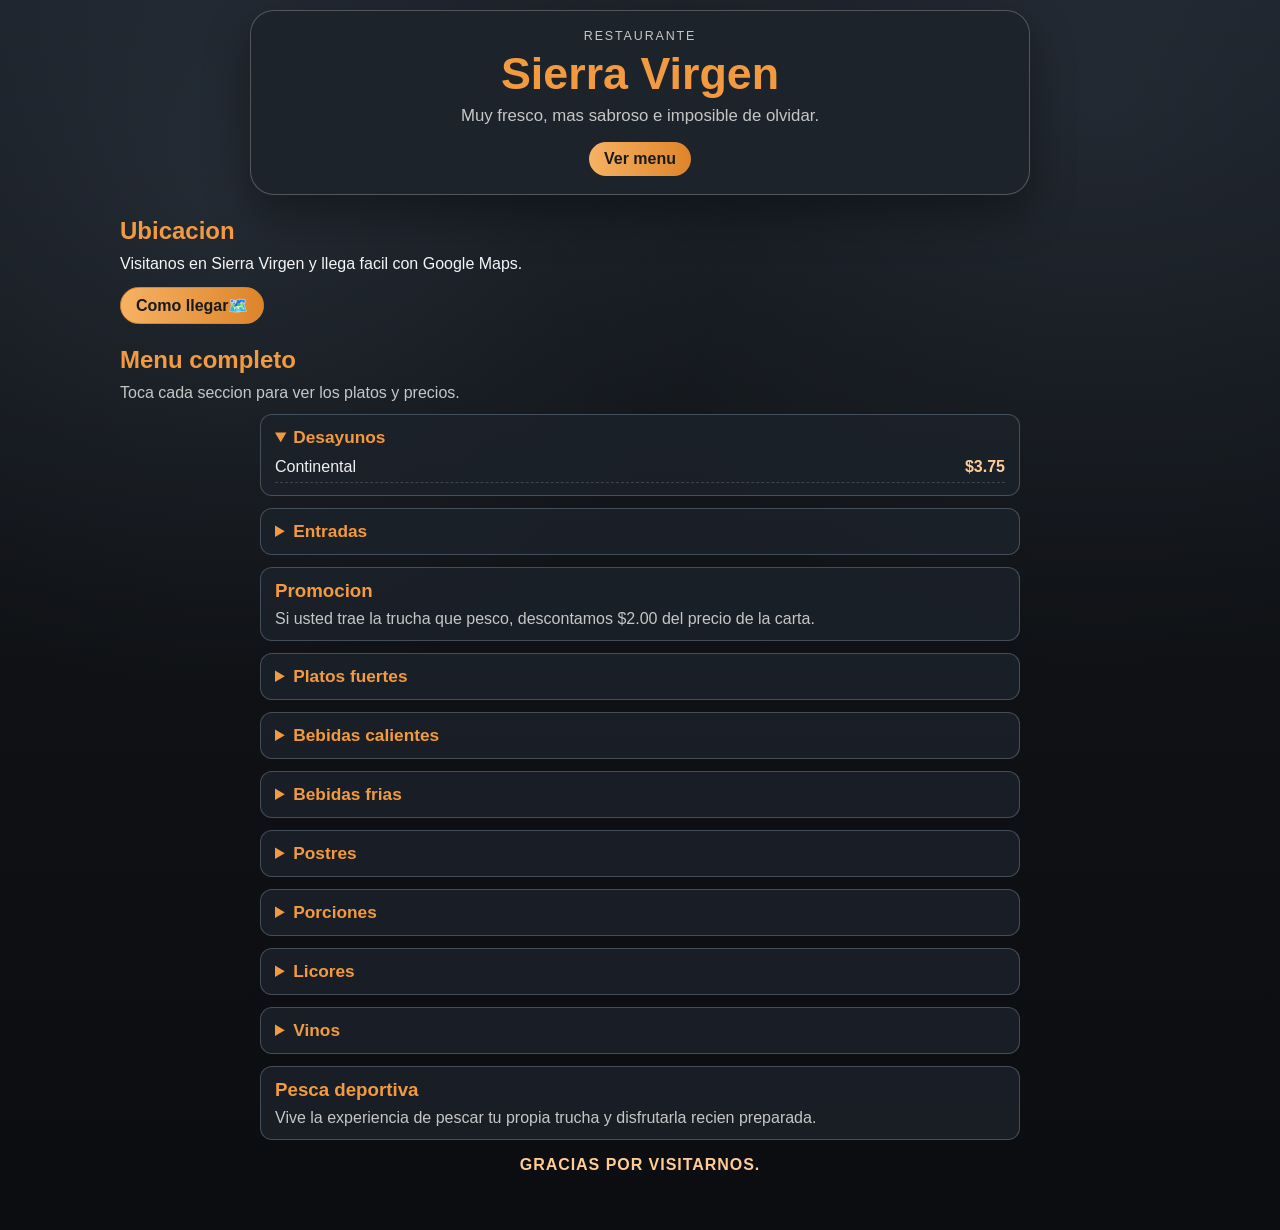
==== index.html @ 5bbb29b3 "Commit changes" ====
<!doctype html>
<html lang="es">
<head>
  <meta charset="UTF-8">
  <meta name="viewport" content="width=device-width, initial-scale=1.0">
  <title>Sierra Virgen | Menu Digital</title>
  <link rel="stylesheet" href="styles.css">
</head>
<body>
  <main class="page">
    <section class="hero">
      <div class="hero-copy">
        <p class="eyebrow">Restaurante</p>
        <h1>Sierra Virgen</h1>
        <p class="tagline">Muy fresco, mas sabroso e imposible de olvidar.</p>
        <div class="hero-actions">
          <a class="btn btn-primary" href="#menu">Ver menu</a>
        </div>
      </div>
    </section>

    <section class="location" id="ubicacion" aria-label="Ubicacion del restaurante">
      <h2>Ubicacion</h2>
      <p>Visitanos en Sierra Virgen y llega facil con Google Maps.</p>
      <a class="btn btn-ghost" href="https://maps.app.goo.gl/nBw2a1eak3SuN5ys7" target="_blank" rel="noopener noreferrer">Como llegar🗺️</a>
    </section>

    <section class="menu-section" id="menu" aria-label="Menu completo en vertical">
      <h2>Menu completo</h2>
      <p class="menu-intro">Toca cada seccion para ver los platos y precios.</p>

      <div class="menu-written" aria-label="Carta escrita de Sierra Virgen">
        <details open>
          <summary>Desayunos</summary>
          <ul>
            <li><span>Continental</span><strong>$3.75</strong></li>
          </ul>
        </details>

        <details>
          <summary>Entradas</summary>
          <ul>
            <li><span>Habas con mellocos</span><strong>$2.50</strong></li>
            <li><span>Choclos con queso</span><strong>$2.00</strong></li>
            <li><span>Empanadas de morocho</span><strong>$1.75</strong></li>
          </ul>
        </details>

        <section class="promo">
          <h3>Promocion</h3>
          <p>Si usted trae la trucha que pesco, descontamos $2.00 del precio de la carta.</p>
        </section>

        <details>
          <summary>Platos fuertes</summary>
          <ul>
            <li><span>Caldo de gallina criolla</span><strong>$6.90</strong></li>
            <li><span>Trucha en salsa Sierra Virgen</span><strong>$11.20</strong></li>
            <li><span>Trucha al ajillo</span><strong>$10.25</strong></li>
            <li><span>Trucha al carbon</span><strong>$11.00</strong></li>
            <li><span>Trucha en salsa de champinones</span><strong>$9.75</strong></li>
            <li><span>Trucha frita</span><strong>$7.20</strong></li>
            <li><span>Chicharron de trucha</span><strong>$9.20</strong></li>
            <li><span>Pollo a la plancha</span><strong>$6.50</strong></li>
            <li><span>Hamburguesa de trucha (Simple)</span><strong>$6.50</strong></li>
            <li><span>Hamburguesa de trucha (Doble)</span><strong>$9.00</strong></li>
            <li><span>Nugget de trucha</span><strong>$5.00</strong></li>
          </ul>
        </details>

        <details>
          <summary>Bebidas calientes</summary>
          <ul>
            <li><span>Cafe lojano (Taza)</span><strong>$1.75</strong></li>
            <li><span>Chocolate + porcion de queso (Taza)</span><strong>$2.50</strong></li>
            <li><span>Chocolate + porcion de queso (Jarra)</span><strong>$9.00</strong></li>
            <li><span>Agua de canela (Taza)</span><strong>$0.75</strong></li>
            <li><span>Agua de canela (Jarra)</span><strong>$2.50</strong></li>
            <li><span>Espiritu lojano con o sin alcohol (Taza)</span><strong>$2.25</strong></li>
            <li><span>Espiritu lojano con o sin alcohol (Jarra)</span><strong>$7.50</strong></li>
          </ul>
        </details>

        <details>
          <summary>Bebidas frias</summary>
          <ul>
            <li><span>Agua sin gas</span><strong>$1.00</strong></li>
            <li><span>Agua con gas</span><strong>$1.25</strong></li>
            <li><span>Gaseosa personal</span><strong>$1.00</strong></li>
            <li><span>Gaseosa de 1 LT</span><strong>$2.50</strong></li>
            <li><span>Gaseosa de 3 LTS</span><strong>$4.50</strong></li>
            <li><span>Te (botella)</span><strong>$1.50</strong></li>
            <li><span>Jarra jugos naturales 1 LT (mora, guanabana, mango, tomate)</span><strong>$6.50</strong></li>
            <li><span>Vaso jugos naturales 400 ML</span><strong>$3.00</strong></li>
            <li><span>Limonada natural (Jarra 1.5 LTS)</span><strong>$5.50</strong></li>
            <li><span>Limonada natural (Vaso 400 ML)</span><strong>$2.00</strong></li>
            <li><span>Limonada imperial (Jarra 1 LT)</span><strong>$6.00</strong></li>
            <li><span>Limonada imperial (Vaso 400 ML)</span><strong>$2.50</strong></li>
          </ul>
        </details>

        <details>
          <summary>Postres</summary>
          <ul>
            <li><span>Creme brulee</span><strong>$3.75</strong></li>
            <li><span>Higos con queso</span><strong>$2.50</strong></li>
            <li><span>Cheesecake (frutos de temporada)</span><strong>$3.00</strong></li>
          </ul>
        </details>

        <details>
          <summary>Porciones</summary>
          <ul>
            <li><span>Papas fritas</span><strong>$3.00</strong></li>
            <li><span>Papas criollas</span><strong>$3.00</strong></li>
            <li><span>Salsa Sierra Virgen</span><strong>$4.50</strong></li>
            <li><span>Salsa al ajillo</span><strong>$3.75</strong></li>
            <li><span>Salsa champinones</span><strong>$3.50</strong></li>
            <li><span>Ensalada</span><strong>$2.50</strong></li>
          </ul>
        </details>

        <details>
          <summary>Licores</summary>
          <ul>
            <li><span>Cerveza Club</span><strong>$3.75</strong></li>
            <li><span>Cerveza Pilsener</span><strong>$2.50</strong></li>
            <li><span>Cerveza Corona</span><strong>$3.00</strong></li>
          </ul>
        </details>

        <details>
          <summary>Vinos</summary>
          <ul>
            <li><span>Casillero del Diablo (Botella)</span><strong>$32.00</strong></li>
            <li><span>Casillero del Diablo (Copa)</span><strong>$6.00</strong></li>
            <li><span>Gato Negro (Botella)</span><strong>$23.00</strong></li>
            <li><span>Gato Negro (Copa)</span><strong>$4.00</strong></li>
            <li><span>Vino hervido (Copa)</span><strong>Precio no visible</strong></li>
          </ul>
        </details>

        <section class="promo">
          <h3>Pesca deportiva</h3>
          <p>Vive la experiencia de pescar tu propia trucha y disfrutarla recien preparada.</p>
        </section>

        <p class="thanks">Gracias por visitarnos.</p>
      </div>
    </section>
  </main>
</body>
</html>
---- styles.css ----
:root {
  --bg: #0f1114;
  --bg-soft: #171b21;
  --panel-dark: #1d232b;
  --card: #252d37;
  --card-line: #6f7e90;
  --text: #f0f0f0;
  --text-soft: #c6c6c6;
  --accent: #f29a3f;
  --accent-dark: #d67b1f;
  --shadow: 0 20px 44px rgba(0, 0, 0, 0.35);
}

* {
  box-sizing: border-box;
}

html {
  scroll-behavior: smooth;
}

body {
  margin: 0;
  font-family: "Trebuchet MS", "Segoe UI", sans-serif;
  color: var(--text);
  background:
    radial-gradient(circle at 18% 16%, rgba(126, 149, 175, 0.12), transparent 34%),
    radial-gradient(circle at 86% 8%, rgba(88, 104, 122, 0.15), transparent 36%),
    linear-gradient(180deg, #1a2028 0%, #0f1114 55%, #0b0d10 100%);
  min-height: 100vh;
}

.topbar {
  width: min(1040px, 92vw);
  margin: 0 auto;
  padding: 20px 0 8px;
  display: flex;
  justify-content: space-between;
  align-items: center;
}

.brand {
  margin: 0;
  font-weight: 700;
  letter-spacing: 0.06em;
  text-transform: uppercase;
}

.top-link {
  color: var(--text);
  text-decoration: none;
  border: 1px solid var(--card-line);
  border-radius: 999px;
  padding: 8px 14px;
}

.page {
  width: min(1040px, 92vw);
  margin: 0 auto;
  padding: 10px 0 56px;
}

.hero {
  display: block;
  gap: 16px;
  background: var(--panel-dark);
  border: 1px solid rgba(150, 150, 150, 0.45);
  border-radius: 24px;
  padding: 18px;
  box-shadow: var(--shadow);
  max-width: 780px;
  margin: 0 auto;
  text-align: center;
}

.eyebrow {
  margin: 0;
  color: var(--text-soft);
  text-transform: uppercase;
  letter-spacing: 0.15em;
  font-size: 0.78rem;
}

.hero h1 {
  margin: 8px 0 10px;
  font-size: clamp(1.8rem, 4vw, 2.8rem);
  line-height: 1;
  color: var(--accent);
}

.tagline {
  margin: 0;
  font-size: clamp(0.95rem, 1.8vw, 1.05rem);
  color: var(--text-soft);
}

.hero-actions {
  margin-top: 16px;
  display: flex;
  gap: 12px;
  flex-wrap: wrap;
  justify-content: center;
}

.btn {
  text-decoration: none;
  border-radius: 999px;
  padding: 8px 15px;
  font-weight: 700;
}

.btn-primary {
  color: #1a1a1a;
  background: linear-gradient(90deg, #f6b263, #de842a);
}

.btn-ghost {
  color: #1a1a1a;
  border: 1px solid #de842a;
  background: linear-gradient(90deg, #f6b263, #de842a);
}

.location,
.menu-section {
  margin-top: 22px;
  background: transparent;
  border: 0;
  border-radius: 0;
  padding: 0;
  box-shadow: none;
}

.location h2,
.menu-section h2 {
  margin: 0 0 10px;
  color: var(--accent);
}

.location p {
  margin: 0;
  color: #f5f5f5;
}

.location .btn {
  display: inline-block;
  margin-top: 14px;
}

.map-link {
  display: inline-block;
  margin-top: 14px;
  color: #fff4e5;
  text-decoration: none;
  border-bottom: 1px solid rgba(255, 255, 255, 0.6);
}

.menu-stack {
  border-radius: 16px;
  overflow: hidden;
  max-width: 576px;
  margin: 8px auto 0;
  border: 1px solid rgba(150, 150, 150, 0.5);
  box-shadow: 0 16px 30px rgba(0, 0, 0, 0.35);
}

.menu-image {
  display: block;
  width: 100%;
  height: auto;
}

.menu-intro {
  margin: 0 0 12px;
  color: var(--text-soft);
}

.menu-written {
  max-width: 760px;
  margin: 0 auto;
  display: grid;
  gap: 12px;
}

.menu-written details,
.promo {
  background: rgba(29, 35, 43, 0.82);
  border: 1px solid rgba(111, 126, 144, 0.5);
  border-radius: 12px;
  padding: 12px 14px;
}

.menu-written summary {
  cursor: pointer;
  color: var(--accent);
  font-weight: 700;
  font-size: 1.08rem;
}

.menu-written ul {
  list-style: none;
  margin: 10px 0 0;
  padding: 0;
  display: grid;
  gap: 8px;
}

.menu-written li {
  display: flex;
  justify-content: space-between;
  gap: 10px;
  border-bottom: 1px dashed rgba(111, 126, 144, 0.4);
  padding-bottom: 6px;
}

.menu-written li span {
  color: var(--text);
}

.menu-written li strong {
  color: #ffcc95;
  white-space: nowrap;
}

.promo h3 {
  margin: 0 0 8px;
  color: var(--accent);
}

.promo p {
  margin: 0;
  color: var(--text-soft);
}

.thanks {
  margin: 4px 0 0;
  text-align: center;
  color: #ffcc95;
  font-weight: 700;
  text-transform: uppercase;
  letter-spacing: 0.06em;
}

.missing-images {
  margin: 0;
  padding: 18px;
  text-align: center;
}

@media (max-width: 860px) {
  .hero {
    max-width: 100%;
  }
}
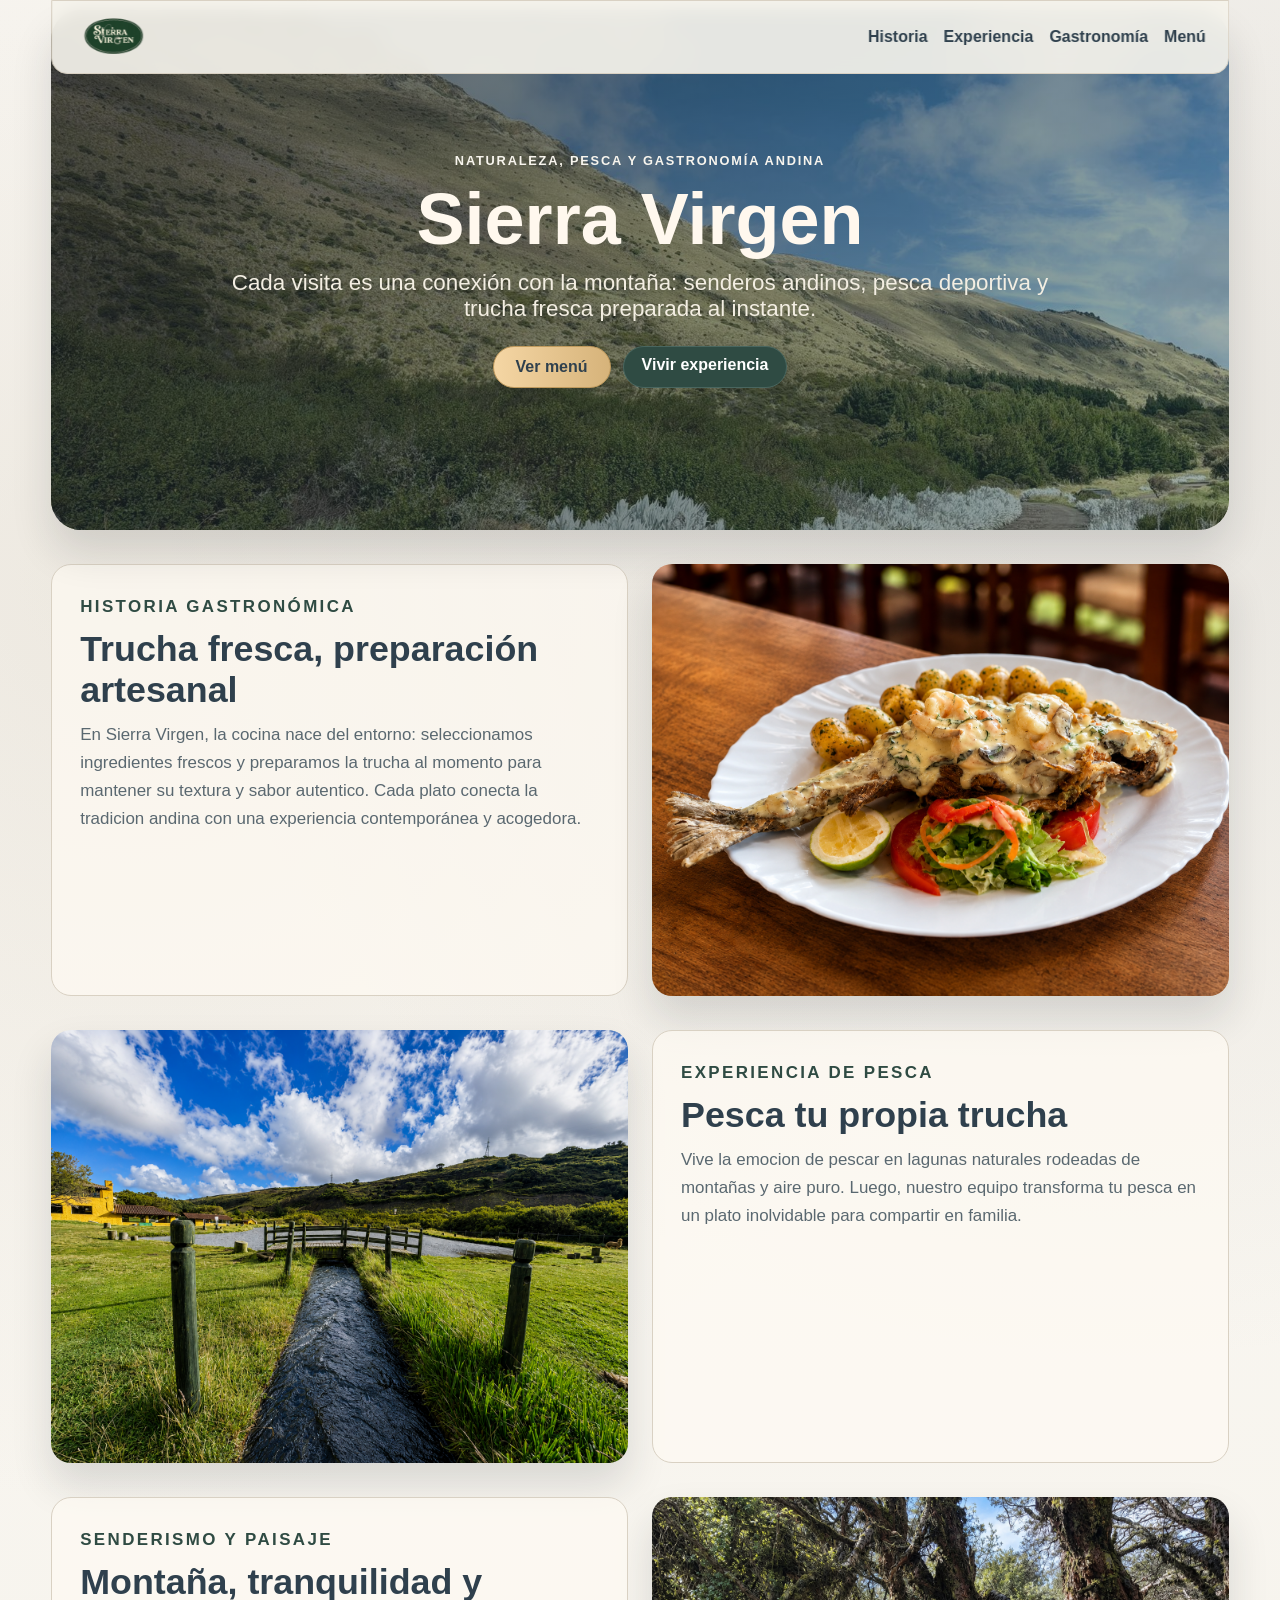
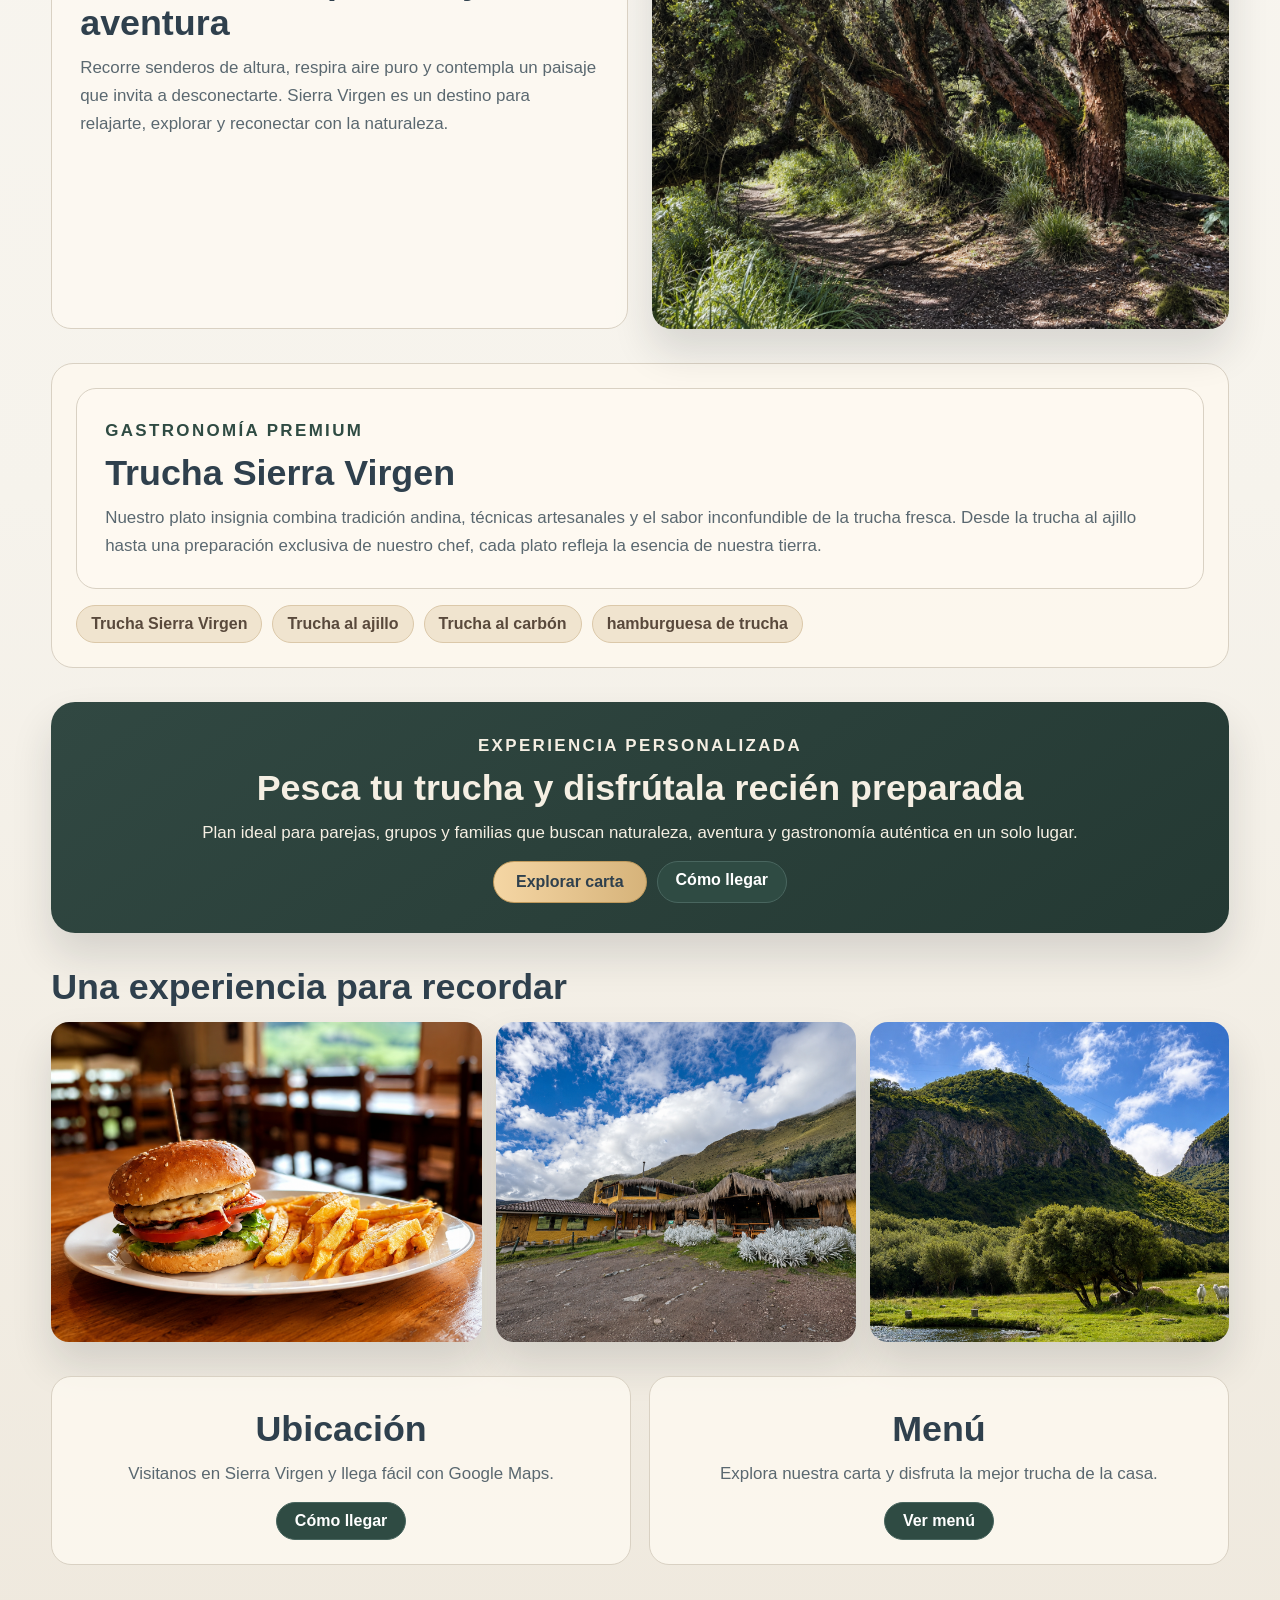
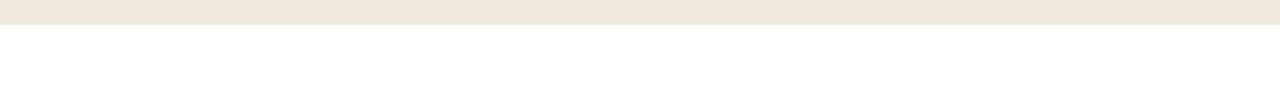
==== commit b4c7a0ac: "Add files via upload" ====
--- a/index.html
+++ b/index.html
@@ -3,151 +3,124 @@
 <head>
   <meta charset="UTF-8">
   <meta name="viewport" content="width=device-width, initial-scale=1.0">
-  <title>Sierra Virgen | Menu Digital</title>
+  <title>Sierra Virgen | Experiencia Andina</title>
   <link rel="stylesheet" href="styles.css">
 </head>
 <body>
-  <main class="page">
-    <section class="hero">
-      <div class="hero-copy">
-        <p class="eyebrow">Restaurante</p>
+  <header class="topbar">
+    <img class="brand-logo" src="Logo1.png" alt="Sierra Virgen" loading="eager">
+    <nav class="topnav" aria-label="Navegacion principal">
+      <a href="#historia">Historia</a>
+      <a href="#experiencia">Experiencia</a>
+      <a href="#gastronomia">Gastronomía</a>
+      <a href="menu.html">Menú</a>
+    </nav>
+  </header>
+
+  <main class="page premium">
+    <section class="hero hero-premium">
+      <img class="hero-bg" src="fondoTitulos.png" alt="" loading="eager">
+      <div class="hero-overlay"></div>
+      <div class="hero-content">
+        <p class="eyebrow">Naturaleza, pesca y gastronomía andina</p>
         <h1>Sierra Virgen</h1>
-        <p class="tagline">Muy fresco, mas sabroso e imposible de olvidar.</p>
+        <p class="tagline">Cada visita es una conexión con la montaña: senderos andinos, pesca deportiva y trucha fresca preparada al instante.</p>
         <div class="hero-actions">
-          <a class="btn btn-primary" href="#menu">Ver menu</a>
+          <a class="btn btn-primary" href="menu.html">Ver menú</a>
+          <a class="btn btn-ghost" href="#experiencia">Vivir experiencia</a>
         </div>
       </div>
     </section>
 
-    <section class="location" id="ubicacion" aria-label="Ubicacion del restaurante">
-      <h2>Ubicacion</h2>
-      <p>Visitanos en Sierra Virgen y llega facil con Google Maps.</p>
-      <a class="btn btn-ghost" href="https://maps.app.goo.gl/nBw2a1eak3SuN5ys7" target="_blank" rel="noopener noreferrer">Como llegar🗺️</a>
+    <section class="story-grid" id="historia" aria-label="Historia gastronomica">
+      <article class="text-card">
+        <p class="eyebrow">Historia gastronómica</p>
+        <h2>Trucha fresca, preparación artesanal</h2>
+        <p>En Sierra Virgen, la cocina nace del entorno: seleccionamos ingredientes frescos y preparamos la trucha al momento para mantener su textura y sabor autentico. Cada plato conecta la tradicion andina con una experiencia contemporánea y acogedora.</p>
+      </article>
+      <img class="section-photo" src="TruchaSierraVirgen.png" alt="Preparacion artesanal " loading="lazy">
     </section>
 
-    <section class="menu-section" id="menu" aria-label="Menu completo en vertical">
-      <h2>Menu completo</h2>
-      <p class="menu-intro">Toca cada seccion para ver los platos y precios.</p>
+    <section class="split" id="experiencia" aria-label="Experiencia de pesca deportiva">
+      <img class="section-photo" src="laguna 1.png" alt="Pesca deportiva" loading="lazy">
+      <article class="text-card">
+        <p class="eyebrow">Experiencia de pesca</p>
+        <h2>Pesca tu propia trucha</h2>
+        <p>Vive la emocion de pescar en lagunas naturales rodeadas de montañas y aire puro. Luego, nuestro equipo transforma tu pesca en un plato inolvidable para compartir en familia.</p>
+      </article>
+    </section>
 
-      <div class="menu-written" aria-label="Carta escrita de Sierra Virgen">
-        <details open>
-          <summary>Desayunos</summary>
-          <ul>
-            <li><span>Continental</span><strong>$3.75</strong></li>
-          </ul>
-        </details>
+    <section class="split reverse" aria-label="Senderismo y paisaje andino">
+      <img class="section-photo" src="Sendero.png" alt="Senderos y paisajes andinos" loading="lazy">
+      <article class="text-card">
+        <p class="eyebrow">Senderismo y paisaje</p>
+        <h2>Montaña, tranquilidad y aventura</h2>
+        <p>Recorre senderos de altura, respira aire puro y contempla un paisaje que invita a desconectarte. Sierra Virgen es un destino para relajarte, explorar y reconectar con la naturaleza.</p>
+      </article>
+    </section>
 
-        <details>
-          <summary>Entradas</summary>
-          <ul>
-            <li><span>Habas con mellocos</span><strong>$2.50</strong></li>
-            <li><span>Choclos con queso</span><strong>$2.00</strong></li>
-            <li><span>Empanadas de morocho</span><strong>$1.75</strong></li>
-          </ul>
-        </details>
-
-        <section class="promo">
-          <h3>Promocion</h3>
-          <p>Si usted trae la trucha que pesco, descontamos $2.00 del precio de la carta.</p>
-        </section>
-
-        <details>
-          <summary>Platos fuertes</summary>
-          <ul>
-            <li><span>Caldo de gallina criolla</span><strong>$6.90</strong></li>
-            <li><span>Trucha en salsa Sierra Virgen</span><strong>$11.20</strong></li>
-            <li><span>Trucha al ajillo</span><strong>$10.25</strong></li>
-            <li><span>Trucha al carbon</span><strong>$11.00</strong></li>
-            <li><span>Trucha en salsa de champinones</span><strong>$9.75</strong></li>
-            <li><span>Trucha frita</span><strong>$7.20</strong></li>
-            <li><span>Chicharron de trucha</span><strong>$9.20</strong></li>
-            <li><span>Pollo a la plancha</span><strong>$6.50</strong></li>
-            <li><span>Hamburguesa de trucha (Simple)</span><strong>$6.50</strong></li>
-            <li><span>Hamburguesa de trucha (Doble)</span><strong>$9.00</strong></li>
-            <li><span>Nugget de trucha</span><strong>$5.00</strong></li>
-          </ul>
-        </details>
-
-        <details>
-          <summary>Bebidas calientes</summary>
-          <ul>
-            <li><span>Cafe lojano (Taza)</span><strong>$1.75</strong></li>
-            <li><span>Chocolate + porcion de queso (Taza)</span><strong>$2.50</strong></li>
-            <li><span>Chocolate + porcion de queso (Jarra)</span><strong>$9.00</strong></li>
-            <li><span>Agua de canela (Taza)</span><strong>$0.75</strong></li>
-            <li><span>Agua de canela (Jarra)</span><strong>$2.50</strong></li>
-            <li><span>Espiritu lojano con o sin alcohol (Taza)</span><strong>$2.25</strong></li>
-            <li><span>Espiritu lojano con o sin alcohol (Jarra)</span><strong>$7.50</strong></li>
-          </ul>
-        </details>
-
-        <details>
-          <summary>Bebidas frias</summary>
-          <ul>
-            <li><span>Agua sin gas</span><strong>$1.00</strong></li>
-            <li><span>Agua con gas</span><strong>$1.25</strong></li>
-            <li><span>Gaseosa personal</span><strong>$1.00</strong></li>
-            <li><span>Gaseosa de 1 LT</span><strong>$2.50</strong></li>
-            <li><span>Gaseosa de 3 LTS</span><strong>$4.50</strong></li>
-            <li><span>Te (botella)</span><strong>$1.50</strong></li>
-            <li><span>Jarra jugos naturales 1 LT (mora, guanabana, mango, tomate)</span><strong>$6.50</strong></li>
-            <li><span>Vaso jugos naturales 400 ML</span><strong>$3.00</strong></li>
-            <li><span>Limonada natural (Jarra 1.5 LTS)</span><strong>$5.50</strong></li>
-            <li><span>Limonada natural (Vaso 400 ML)</span><strong>$2.00</strong></li>
-            <li><span>Limonada imperial (Jarra 1 LT)</span><strong>$6.00</strong></li>
-            <li><span>Limonada imperial (Vaso 400 ML)</span><strong>$2.50</strong></li>
-          </ul>
-        </details>
-
-        <details>
-          <summary>Postres</summary>
-          <ul>
-            <li><span>Creme brulee</span><strong>$3.75</strong></li>
-            <li><span>Higos con queso</span><strong>$2.50</strong></li>
-            <li><span>Cheesecake (frutos de temporada)</span><strong>$3.00</strong></li>
-          </ul>
-        </details>
-
-        <details>
-          <summary>Porciones</summary>
-          <ul>
-            <li><span>Papas fritas</span><strong>$3.00</strong></li>
-            <li><span>Papas criollas</span><strong>$3.00</strong></li>
-            <li><span>Salsa Sierra Virgen</span><strong>$4.50</strong></li>
-            <li><span>Salsa al ajillo</span><strong>$3.75</strong></li>
-            <li><span>Salsa champinones</span><strong>$3.50</strong></li>
-            <li><span>Ensalada</span><strong>$2.50</strong></li>
-          </ul>
-        </details>
-
-        <details>
-          <summary>Licores</summary>
-          <ul>
-            <li><span>Cerveza Club</span><strong>$3.75</strong></li>
-            <li><span>Cerveza Pilsener</span><strong>$2.50</strong></li>
-            <li><span>Cerveza Corona</span><strong>$3.00</strong></li>
-          </ul>
-        </details>
-
-        <details>
-          <summary>Vinos</summary>
-          <ul>
-            <li><span>Casillero del Diablo (Botella)</span><strong>$32.00</strong></li>
-            <li><span>Casillero del Diablo (Copa)</span><strong>$6.00</strong></li>
-            <li><span>Gato Negro (Botella)</span><strong>$23.00</strong></li>
-            <li><span>Gato Negro (Copa)</span><strong>$4.00</strong></li>
-            <li><span>Vino hervido (Copa)</span><strong>Precio no visible</strong></li>
-          </ul>
-        </details>
-
-        <section class="promo">
-          <h3>Pesca deportiva</h3>
-          <p>Vive la experiencia de pescar tu propia trucha y disfrutarla recien preparada.</p>
-        </section>
-
-        <p class="thanks">Gracias por visitarnos.</p>
+    <section class="gastronomy" id="gastronomia" aria-label="Gastronomia premium">
+      <article class="text-card wide">
+        <p class="eyebrow">Gastronomía premium</p>
+        <h2>Trucha Sierra Virgen</h2>
+        <p>Nuestro plato insignia combina tradición andina, técnicas artesanales y el sabor inconfundible de la trucha fresca. Desde la trucha al ajillo hasta una preparación exclusiva de nuestro chef, cada plato refleja la esencia de nuestra tierra.</p>
+      </article>
+      <div class="dish-list">
+        <article class="dish-pill">Trucha Sierra Virgen</article>
+        <article class="dish-pill">Trucha al ajillo</article>
+        <article class="dish-pill">Trucha al carbón</article>
+        <article class="dish-pill">hamburguesa de trucha</article>
       </div>
     </section>
+
+    <section class="cta-experience" aria-label="Experiencia personalizada">
+      <p class="eyebrow">Experiencia personalizada</p>
+      <h2>Pesca tu trucha y disfrútala recién preparada</h2>
+      <p>Plan ideal para parejas, grupos y familias que buscan naturaleza, aventura y gastronomía auténtica en un solo lugar.</p>
+      <div class="location-actions">
+        <a class="btn btn-primary" href="menu.html">Explorar carta</a>
+        <a class="btn btn-ghost" href="https://maps.app.goo.gl/nBw2a1eak3SuN5ys7" target="_blank" rel="noopener noreferrer">Cómo llegar</a>
+      </div>
+    </section>
+
+    <section class="editorial" aria-label="Galeria visual editorial">
+      <h2>Una experiencia para recordar</h2>
+      <div class="editorial-grid">
+        <img src="Hamburguesa 1.png" alt="Plato de trucha en montaje editorial" loading="lazy">
+        <img src="restaurante 2.png" alt="Lago y montanas en entorno andino" loading="lazy">
+        <img src="ArbolPesca 3.png" alt="Familia disfrutando experiencia Sierra Virgen" loading="lazy">
+      </div>
+    </section>
+
+    <section class="info-grid" aria-label="Accesos rapidos">
+      <section class="location" id="ubicacion" aria-label="Ubicacion del restaurante">
+        <h2>Ubicación</h2>
+        <p>Visitanos en Sierra Virgen y llega fácil con Google Maps.</p>
+        <div class="location-actions">
+          <a class="btn btn-ghost" href="https://maps.app.goo.gl/nBw2a1eak3SuN5ys7" target="_blank" rel="noopener noreferrer">Cómo llegar</a>
+        </div>
+      </section>
+
+      <section class="location" aria-label="Acceso al menu digital">
+        <h2>Menú</h2>
+        <p>Explora nuestra carta y disfruta la mejor trucha de la casa.</p>
+        <div class="location-actions">
+          <a class="btn btn-ghost" href="menu.html">Ver menú</a>
+        </div>
+      </section>
+    </section>
+
   </main>
+
+<script>
+  const topbar = document.querySelector('.topbar');
+  const hero = document.querySelector('.hero');
+  if (topbar && hero) {
+    const observer = new IntersectionObserver(([entry]) => {
+      topbar.classList.toggle('fixed', !entry.isIntersecting);
+    }, { rootMargin: '-60px 0px 0px' });
+    observer.observe(hero);
+  }
+</script>
 </body>
 </html>
--- a/styles.css
+++ b/styles.css
@@ -1,101 +1,133 @@
 :root {
-  --bg: #0f1114;
-  --bg-soft: #171b21;
-  --panel-dark: #1d232b;
-  --card: #252d37;
-  --card-line: #6f7e90;
-  --text: #f0f0f0;
-  --text-soft: #c6c6c6;
-  --accent: #f29a3f;
-  --accent-dark: #d67b1f;
-  --shadow: 0 20px 44px rgba(0, 0, 0, 0.35);
+  --bg: #f6f3ec;
+  --ink: #2f404d;
+  --ink-soft: #5a6870;
+  --panel: #f3eee4;
+  --forest: #2f4b43;
+  --wood: #9f998f;
+  --line: #d9d1c3;
+  --accent: #b78244;
+  --shadow: 0 22px 40px rgba(30, 35, 40, 0.14);
 }
 
 * {
   box-sizing: border-box;
 }
 
-html {
-  scroll-behavior: smooth;
-}
-
 body {
   margin: 0;
-  font-family: "Trebuchet MS", "Segoe UI", sans-serif;
-  color: var(--text);
+  font-family: "Segoe UI", "Trebuchet MS", sans-serif;
+  color: var(--ink);
   background:
-    radial-gradient(circle at 18% 16%, rgba(126, 149, 175, 0.12), transparent 34%),
-    radial-gradient(circle at 86% 8%, rgba(88, 104, 122, 0.15), transparent 36%),
-    linear-gradient(180deg, #1a2028 0%, #0f1114 55%, #0b0d10 100%);
-  min-height: 100vh;
+    radial-gradient(circle at 10% 18%, rgba(210, 201, 185, 0.32), transparent 32%),
+    radial-gradient(circle at 88% 12%, rgba(159, 153, 143, 0.22), transparent 32%),
+    linear-gradient(180deg, #fbf9f5 0%, var(--bg) 65%, #efe9de 100%);
 }
 
 .topbar {
-  width: min(1040px, 92vw);
+  width: min(1180px, 92vw);
   margin: 0 auto;
-  padding: 20px 0 8px;
+  padding: 18px 0 8px;
   display: flex;
   justify-content: space-between;
   align-items: center;
 }
 
-.brand {
-  margin: 0;
-  font-weight: 700;
-  letter-spacing: 0.06em;
+.brand-logo {
+  height: 52px;
+  width: auto;
+  display: block;
+}
+
+.topbar.fixed {
+  position: fixed;
+  top: 0;
+  left: 50%;
+  transform: translateX(-50%);
+  z-index: 100;
+  padding: 10px 22px;
+  margin: 0 auto;
+  background: rgba(246, 243, 236, 0.92);
+  border: 1px solid var(--line);
+  border-radius: 0 0 16px 16px;
+  backdrop-filter: blur(8px);
+  width: min(1180px, 92vw);
+}
+
+.topnav {
+  display: flex;
+  gap: 16px;
+}
+
+.topnav a {
+  color: var(--ink);
+  text-decoration: none;
+  font-weight: 600;
+}
+
+.page {
+  width: min(1180px, 92vw);
+  margin: 0 auto;
+  padding: 10px 0 60px;
+}
+
+.hero {
+  position: relative;
+  border-radius: 30px;
+  overflow: hidden;
+  min-height: 520px;
+  box-shadow: var(--shadow);
+}
+
+.hero-bg {
+  position: absolute;
+  inset: 0;
+  width: 100%;
+  height: 100%;
+  object-fit: cover;
+  display: block;
+}
+
+.hero-overlay {
+  position: absolute;
+  inset: 0;
+  background: linear-gradient(110deg, rgba(24, 31, 36, 0.74), rgba(47, 75, 67, 0.44));
+}
+
+.hero-content {
+  position: absolute;
+  inset: 0;
+  display: grid;
+  align-content: center;
+  justify-items: center;
+  padding: 30px;
+  text-align: center;
+}
+
+.eyebrow {
+  margin: 0;
+  color: #f8f5ee;
   text-transform: uppercase;
-}
-
-.top-link {
-  color: var(--text);
-  text-decoration: none;
-  border: 1px solid var(--card-line);
-  border-radius: 999px;
-  padding: 8px 14px;
-}
-
-.page {
-  width: min(1040px, 92vw);
-  margin: 0 auto;
-  padding: 10px 0 56px;
-}
-
-.hero {
-  display: block;
-  gap: 16px;
-  background: var(--panel-dark);
-  border: 1px solid rgba(150, 150, 150, 0.45);
-  border-radius: 24px;
-  padding: 18px;
-  box-shadow: var(--shadow);
-  max-width: 780px;
-  margin: 0 auto;
-  text-align: center;
-}
-
-.eyebrow {
-  margin: 0;
-  color: var(--text-soft);
-  text-transform: uppercase;
-  letter-spacing: 0.15em;
-  font-size: 0.78rem;
+  letter-spacing: 0.14em;
+  font-size: 0.8rem;
+  font-weight: 700;
 }
 
 .hero h1 {
-  margin: 8px 0 10px;
-  font-size: clamp(1.8rem, 4vw, 2.8rem);
-  line-height: 1;
-  color: var(--accent);
+  margin: 10px 0;
+  font-size: clamp(2.2rem, 7vw, 4.5rem);
+  color: #fff8ee;
 }
 
 .tagline {
   margin: 0;
-  font-size: clamp(0.95rem, 1.8vw, 1.05rem);
-  color: var(--text-soft);
+  max-width: 820px;
+  font-size: clamp(1.05rem, 2.4vw, 1.4rem);
+  color: #f3eee2;
 }
 
 .hero-actions {
-  margin-top: 16px;
+  margin-top: 24px;
   display: flex;
   gap: 12px;
   flex-wrap: wrap;
@@ -103,26 +135,171 @@
 }
 
 .btn {
+  display: inline-block;
+  padding: 11px 22px;
+  border-radius: 999px;
   text-decoration: none;
+  font-weight: 700;
+}
+
+.btn-primary {
+  color: #2f404d;
+  background: linear-gradient(90deg, #f5d6a4, #d6b37a);
+  border: 1px solid #c09a5d;
+}
+
+.btn-ghost {
+  color: #fff;
+  background: var(--forest);
+  border: 1px solid #49665f;
+  padding: 9px 18px;
+}
+
+.story-grid,
+.split,
+.gastronomy,
+.cta-experience,
+.editorial,
+.info-grid {
+  margin-top: 34px;
+}
+
+.story-grid,
+.split {
+  display: grid;
+  grid-template-columns: repeat(2, minmax(0, 1fr));
+  gap: 24px;
+  align-items: stretch;
+}
+
+.split.reverse {
+  direction: rtl;
+}
+
+.split.reverse > * {
+  direction: ltr;
+}
+
+.section-photo {
+  width: 100%;
+  height: 100%;
+  min-height: 350px;
+  object-fit: cover;
+  border-radius: 20px;
+  box-shadow: var(--shadow);
+  background: #c9c0b4;
+}
+
+.text-card {
+  background: rgba(255, 251, 243, 0.68);
+  border: 1px solid var(--line);
+  border-radius: 20px;
+  padding: 28px;
+}
+
+.text-card .eyebrow,
+.cta-experience .eyebrow {
+  color: var(--forest);
+}
+
+.text-card h2,
+.gastronomy h2,
+.cta-experience h2,
+.editorial h2,
+.location h2 {
+  margin: 8px 0 10px;
+  font-size: clamp(1.55rem, 2.8vw, 2.35rem);
+  color: var(--ink);
+}
+
+.text-card p,
+.gastronomy p,
+.cta-experience p,
+.location p {
+  margin: 0;
+  font-size: 1.06rem;
+  line-height: 1.65;
+  color: var(--ink-soft);
+}
+
+.gastronomy {
+  background: rgba(255, 250, 240, 0.7);
+  border: 1px solid var(--line);
+  border-radius: 22px;
+  padding: 24px;
+}
+
+.dish-list {
+  margin-top: 16px;
+  display: flex;
+  gap: 10px;
+  flex-wrap: wrap;
+}
+
+.dish-pill {
+  background: #f0e4cf;
+  color: #59493c;
+  border: 1px solid #dbc8a9;
   border-radius: 999px;
-  padding: 8px 15px;
-  font-weight: 700;
-}
-
-.btn-primary {
-  color: #1a1a1a;
-  background: linear-gradient(90deg, #f6b263, #de842a);
-}
-
-.btn-ghost {
-  color: #1a1a1a;
-  border: 1px solid #de842a;
-  background: linear-gradient(90deg, #f6b263, #de842a);
-}
-
-.location,
+  padding: 9px 14px;
+  font-weight: 700;
+}
+
+.cta-experience {
+  background: linear-gradient(145deg, #314842, #243933);
+  border-radius: 24px;
+  padding: 30px;
+  text-align: center;
+  box-shadow: var(--shadow);
+}
+
+.cta-experience h2,
+.cta-experience p,
+.cta-experience .eyebrow {
+  color: #f5efe3;
+}
+
+.editorial-grid {
+  margin-top: 14px;
+  display: grid;
+  grid-template-columns: 1.2fr 1fr 1fr;
+  gap: 14px;
+}
+
+.editorial-grid img {
+  width: 100%;
+  height: 320px;
+  object-fit: cover;
+  border-radius: 18px;
+  box-shadow: var(--shadow);
+  background: #d2c8b9;
+}
+
+.info-grid {
+  display: grid;
+  grid-template-columns: repeat(2, minmax(0, 1fr));
+  gap: 18px;
+}
+
+.location {
+  background: rgba(255, 251, 243, 0.72);
+  border: 1px solid var(--line);
+  border-radius: 20px;
+  padding: 24px;
+  text-align: center;
+}
+
+.location-actions {
+  margin-top: 14px;
+  display: flex;
+  justify-content: center;
+  gap: 10px;
+  flex-wrap: wrap;
+}
+
+/* Menu page premium styles */
 .menu-section {
-  margin-top: 22px;
+  margin-top: 34px;
   background: transparent;
   border: 0;
   border-radius: 0;
@@ -130,124 +307,108 @@
   box-shadow: none;
 }
 
-.location h2,
-.menu-section h2 {
-  margin: 0 0 10px;
-  color: var(--accent);
-}
-
-.location p {
-  margin: 0;
-  color: #f5f5f5;
-}
-
-.location .btn {
-  display: inline-block;
-  margin-top: 14px;
-}
-
-.map-link {
-  display: inline-block;
-  margin-top: 14px;
-  color: #fff4e5;
-  text-decoration: none;
-  border-bottom: 1px solid rgba(255, 255, 255, 0.6);
-}
-
-.menu-stack {
-  border-radius: 16px;
-  overflow: hidden;
-  max-width: 576px;
-  margin: 8px auto 0;
-  border: 1px solid rgba(150, 150, 150, 0.5);
-  box-shadow: 0 16px 30px rgba(0, 0, 0, 0.35);
-}
-
-.menu-image {
-  display: block;
-  width: 100%;
-  height: auto;
-}
-
 .menu-intro {
   margin: 0 0 12px;
-  color: var(--text-soft);
+  color: var(--ink-soft);
 }
 
 .menu-written {
   max-width: 760px;
   margin: 0 auto;
   display: grid;
-  gap: 12px;
-}
-
-.menu-written details,
-.promo {
-  background: rgba(29, 35, 43, 0.82);
-  border: 1px solid rgba(111, 126, 144, 0.5);
-  border-radius: 12px;
-  padding: 12px 14px;
-}
-
-.menu-written summary {
-  cursor: pointer;
-  color: var(--accent);
-  font-weight: 700;
-  font-size: 1.08rem;
-}
-
-.menu-written ul {
+  gap: 14px;
+}
+
+.menu-block {
+  background: rgba(255, 251, 243, 0.72);
+  border: 1px solid var(--line);
+  border-radius: 16px;
+  padding: 14px 18px 18px;
+}
+
+.menu-heading {
+  margin: 0 0 10px;
+  color: var(--forest);
+  font-weight: 700;
+  font-size: 1.1rem;
+  letter-spacing: 0.02em;
+}
+
+.menu-block ul {
   list-style: none;
-  margin: 10px 0 0;
+  margin: 0;
   padding: 0;
   display: grid;
   gap: 8px;
 }
 
-.menu-written li {
+.menu-block li {
   display: flex;
   justify-content: space-between;
   gap: 10px;
-  border-bottom: 1px dashed rgba(111, 126, 144, 0.4);
-  padding-bottom: 6px;
-}
-
-.menu-written li span {
-  color: var(--text);
-}
-
-.menu-written li strong {
-  color: #ffcc95;
+  border-bottom: 1px dashed rgba(159, 153, 143, 0.35);
+  padding: 6px 0;
+}
+
+.menu-block li span {
+  color: var(--ink);
+  font-size: 0.98rem;
+}
+
+.menu-block li strong {
+  color: var(--accent);
   white-space: nowrap;
+  font-weight: 700;
+}
+
+.promo {
+  background: linear-gradient(145deg, #314842, #243933);
+  border: 1px solid #49665f;
+  border-radius: 16px;
+  padding: 18px 20px;
+  text-align: center;
 }
 
 .promo h3 {
-  margin: 0 0 8px;
+  margin: 0 0 6px;
+  color: #f5d6a4;
+  font-size: 1.1rem;
+}
+
+.promo p {
+  margin: 0;
+  color: #e0dace;
+  font-size: 0.98rem;
+}
+
+.thanks {
+  margin: 6px 0 0;
+  text-align: center;
   color: var(--accent);
-}
-
-.promo p {
-  margin: 0;
-  color: var(--text-soft);
-}
-
-.thanks {
-  margin: 4px 0 0;
-  text-align: center;
-  color: #ffcc95;
-  font-weight: 700;
-  text-transform: uppercase;
-  letter-spacing: 0.06em;
-}
-
-.missing-images {
-  margin: 0;
-  padding: 18px;
-  text-align: center;
-}
-
-@media (max-width: 860px) {
+  font-weight: 700;
+  font-size: 1.1rem;
+  letter-spacing: 0.04em;
+}
+
+@media (max-width: 900px) {
+  .topbar {
+    flex-direction: column;
+    gap: 10px;
+  }
+
+  .topnav {
+    flex-wrap: wrap;
+    justify-content: center;
+  }
+
+  .story-grid,
+  .split,
+  .editorial-grid,
+  .info-grid {
+    grid-template-columns: 1fr;
+  }
+
   .hero {
-    max-width: 100%;
+    min-height: 430px;
   }
 }
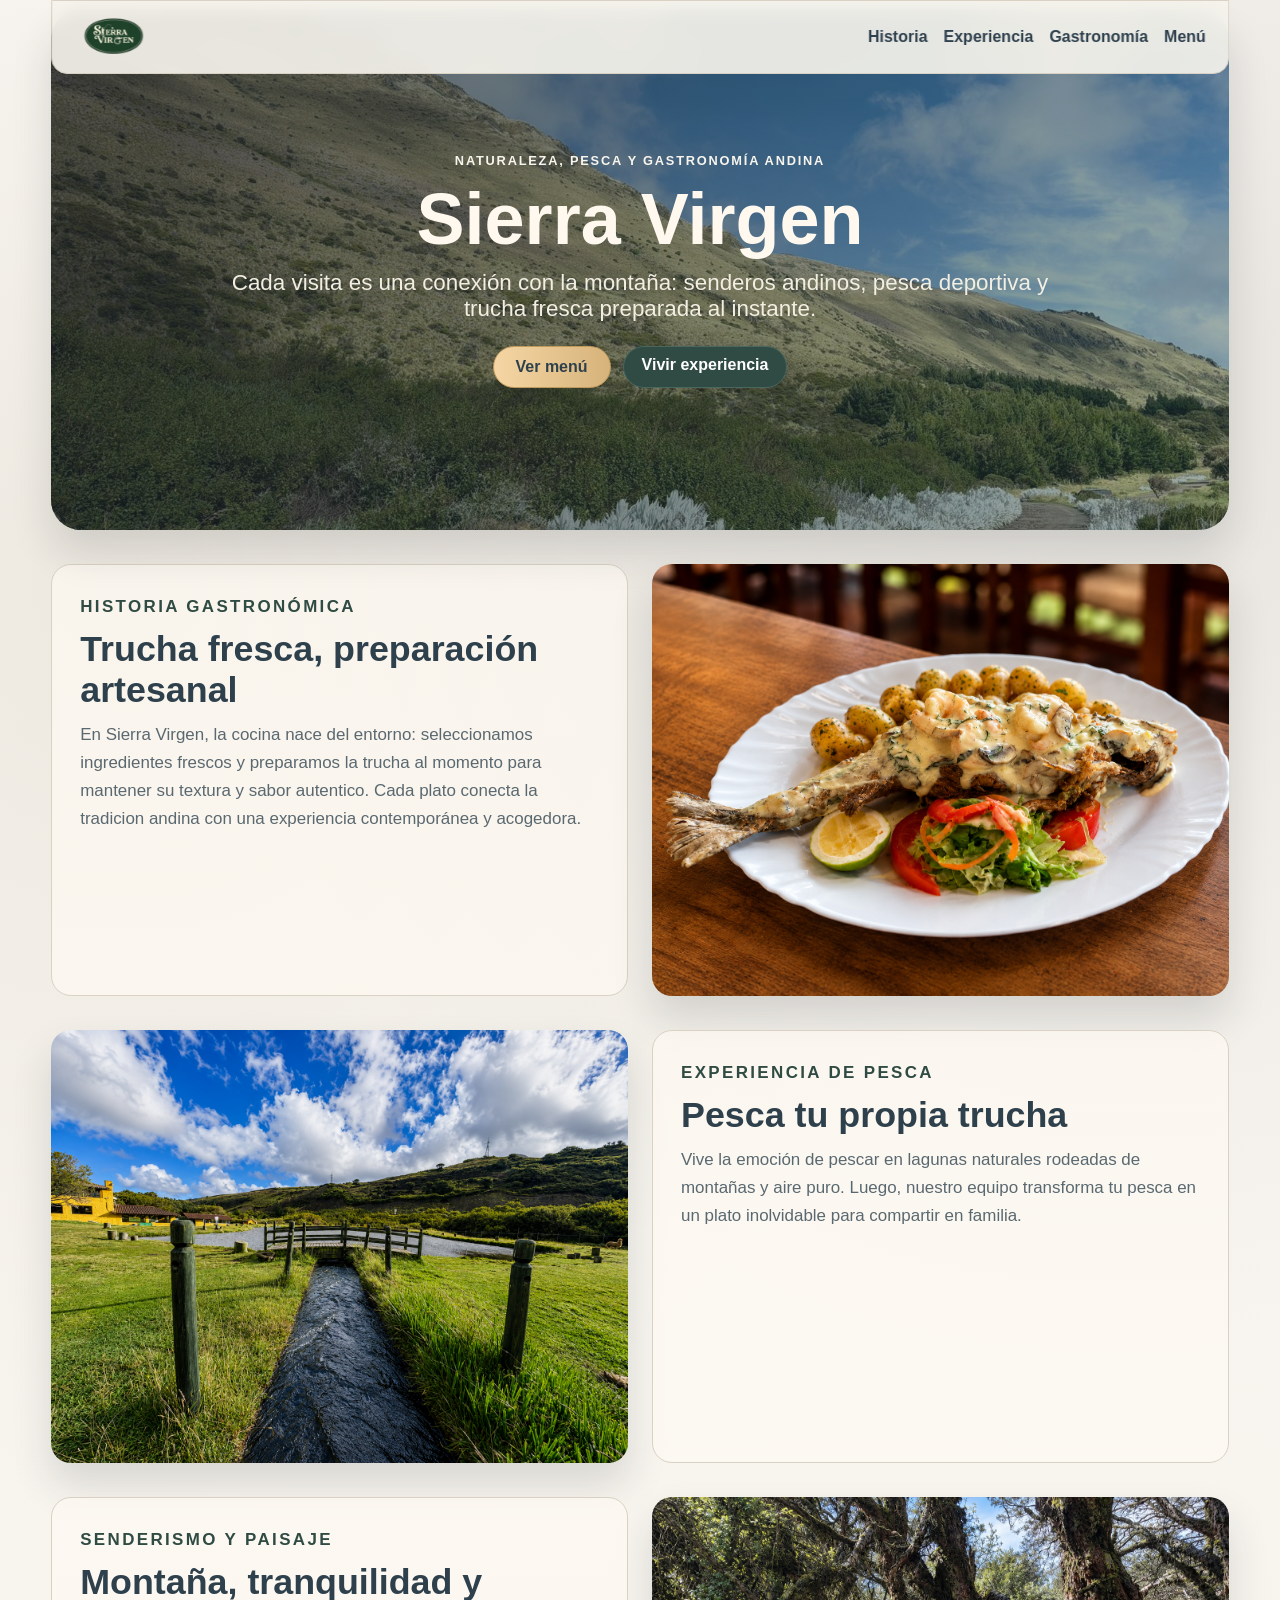
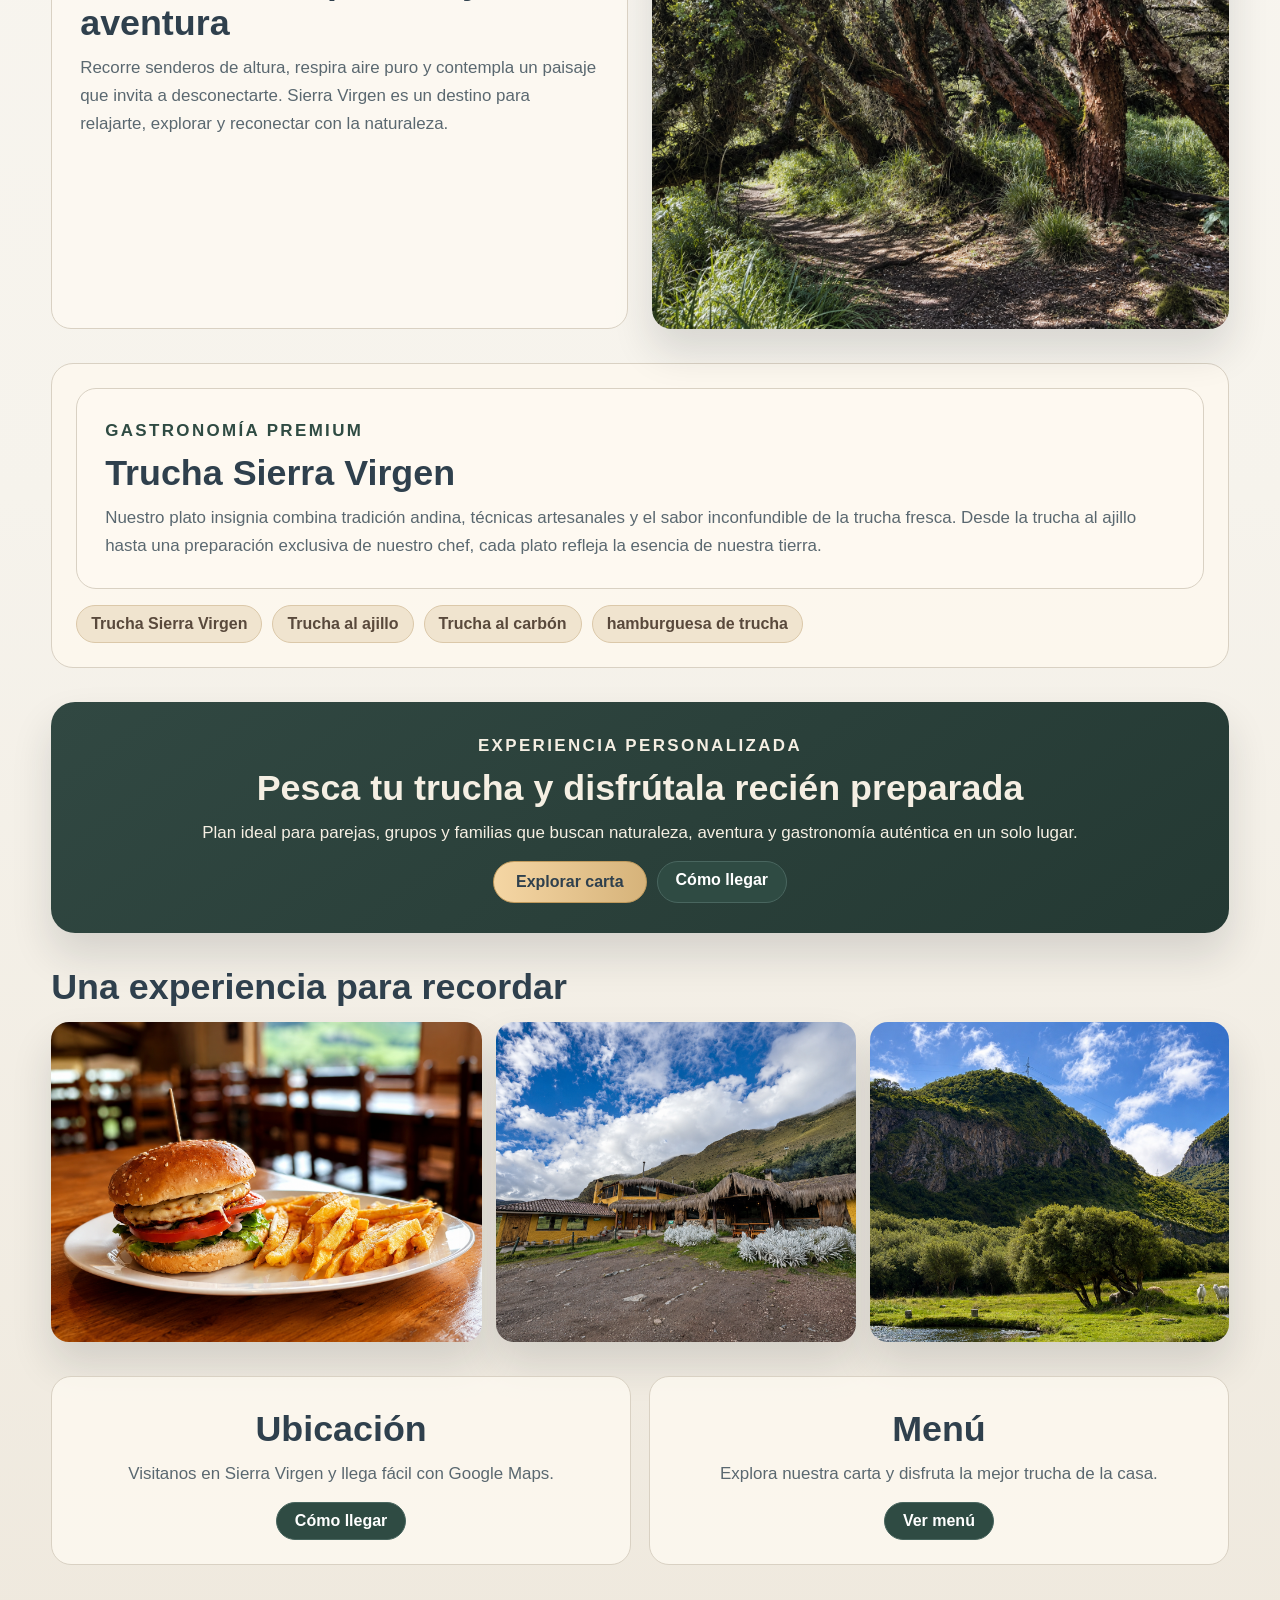
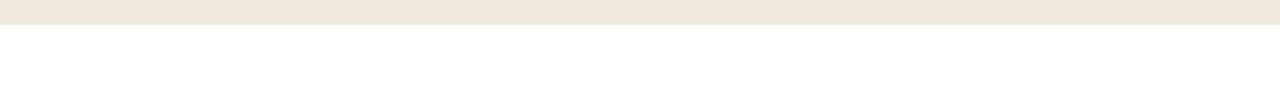
==== commit 3951ad13: "Add files via upload" ====
--- a/index.html
+++ b/index.html
@@ -46,7 +46,7 @@
       <article class="text-card">
         <p class="eyebrow">Experiencia de pesca</p>
         <h2>Pesca tu propia trucha</h2>
-        <p>Vive la emocion de pescar en lagunas naturales rodeadas de montañas y aire puro. Luego, nuestro equipo transforma tu pesca en un plato inolvidable para compartir en familia.</p>
+        <p>Vive la emoción de pescar en lagunas naturales rodeadas de montañas y aire puro. Luego, nuestro equipo transforma tu pesca en un plato inolvidable para compartir en familia.</p>
       </article>
     </section>
 
